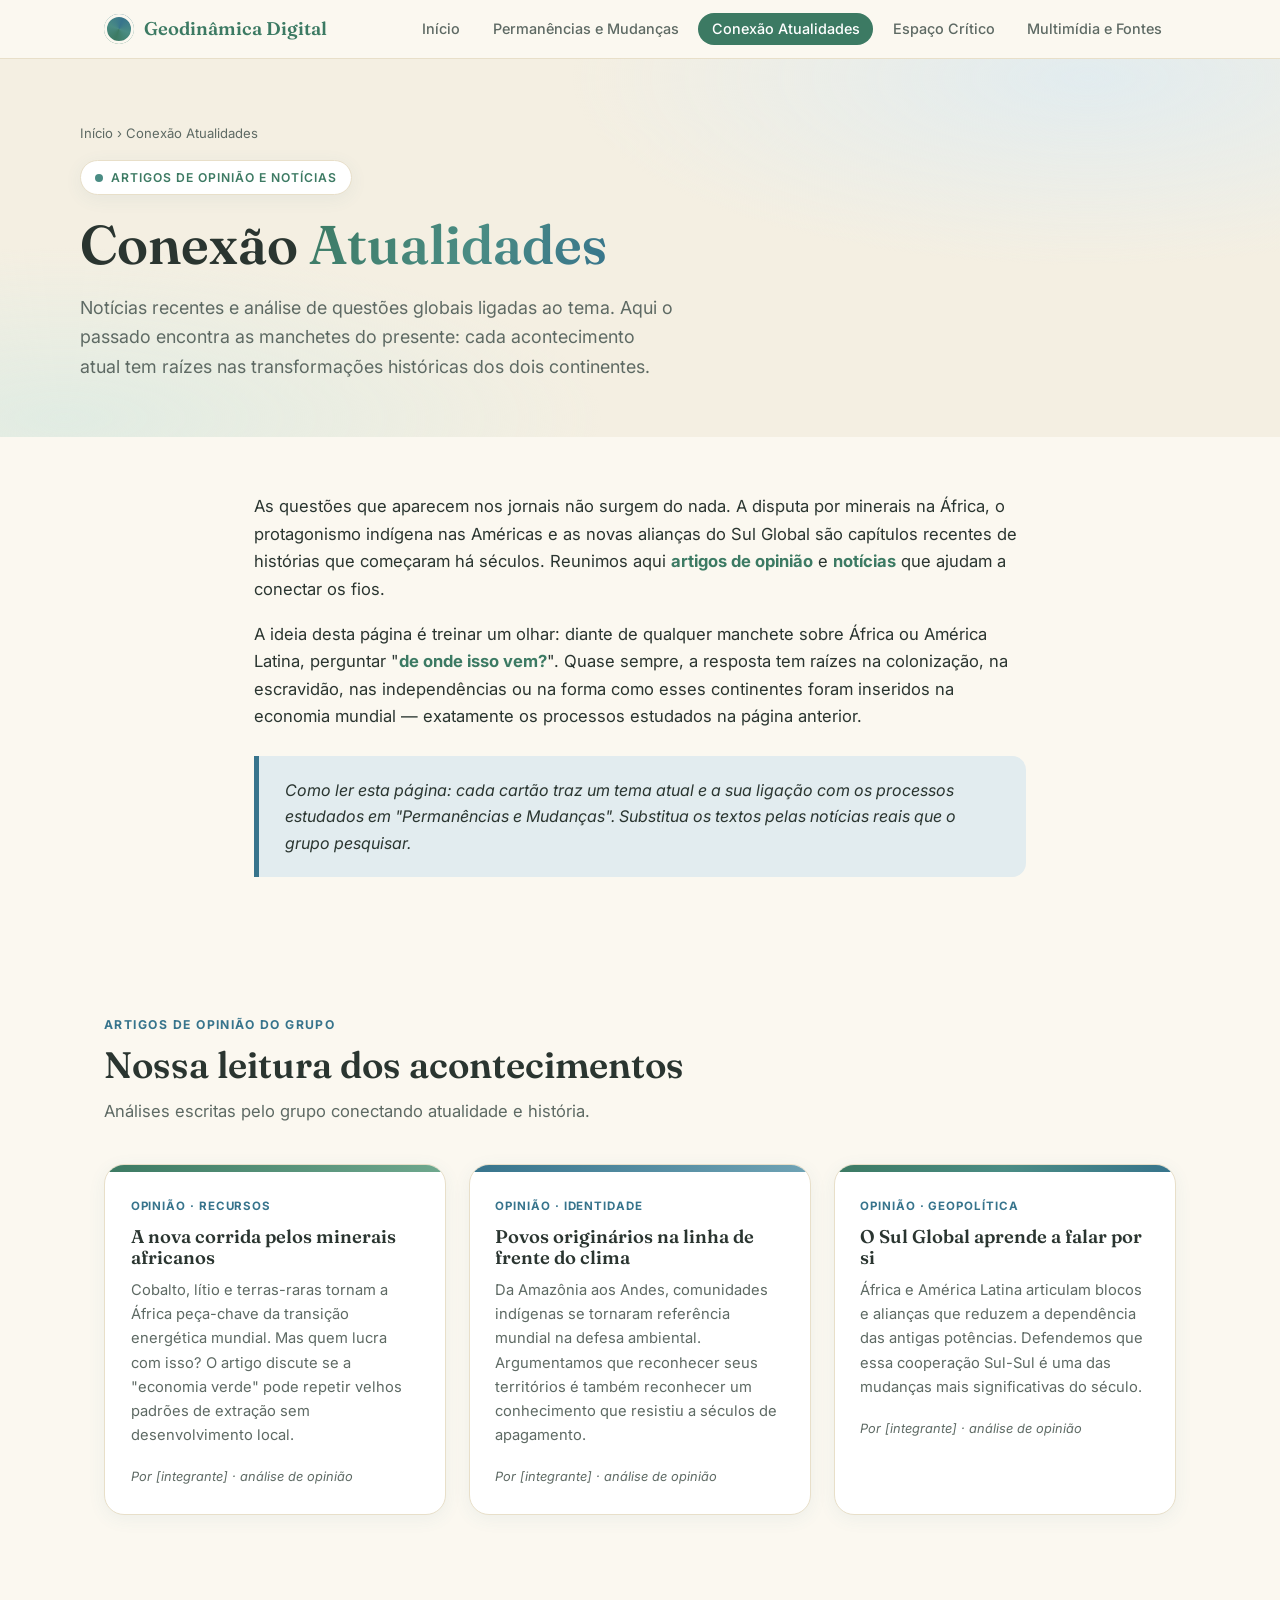
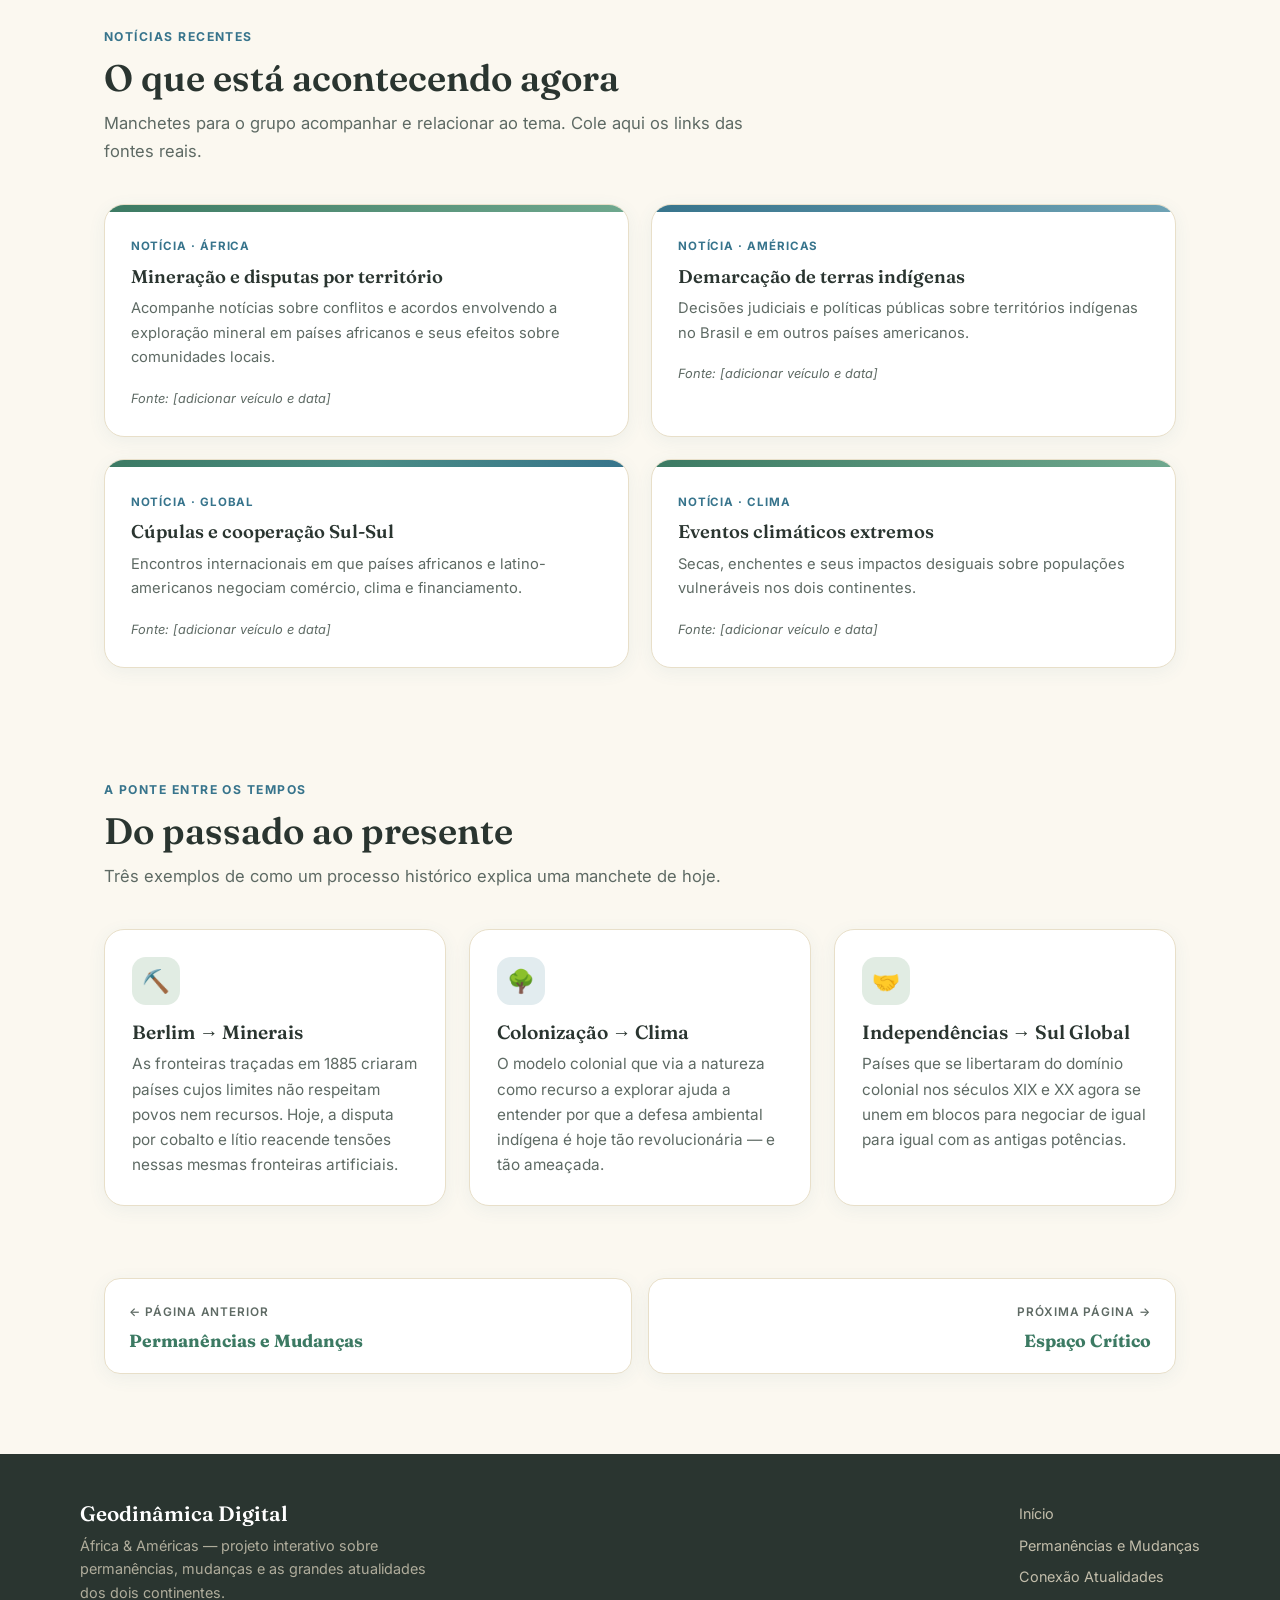
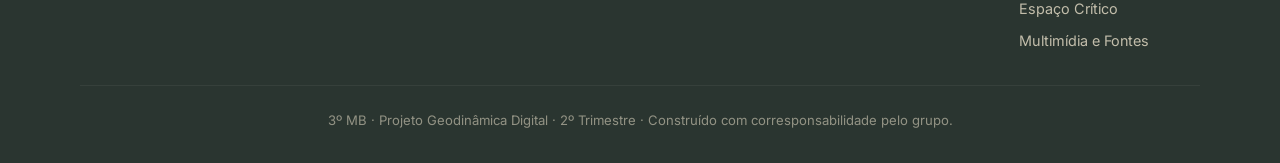
==== atualidades.html @ 0dd20bfc "site" ====
<!DOCTYPE html>
<html lang="pt-BR">
<head>
<meta charset="UTF-8">
<meta name="viewport" content="width=device-width, initial-scale=1.0">
<title>Conexão Atualidades · Geodinâmica Digital</title>
<link rel="preconnect" href="https://fonts.googleapis.com">
<link rel="preconnect" href="https://fonts.gstatic.com" crossorigin>
<link href="https://fonts.googleapis.com/css2?family=Fraunces:opsz,wght@9..144,400;9..144,500;9..144,600;9..144,700&family=Inter:wght@400;500;600;700&display=swap" rel="stylesheet">
<link rel="stylesheet" href="estilo.css">
</head>
<body>

<header class="nav">
  <div class="nav-inner">
    <a class="logo" href="index.html"><span class="globo"></span> Geodinâmica Digital</a>
    <nav>
      <button class="menu-toggle" aria-label="Abrir menu" onclick="document.getElementById('menu').classList.toggle('open')">☰</button>
      <ul id="menu">
        <li><a href="index.html">Início</a></li>
        <li><a href="permanencias.html">Permanências e Mudanças</a></li>
        <li><a href="atualidades.html" class="ativo">Conexão Atualidades</a></li>
        <li><a href="critico.html">Espaço Crítico</a></li>
        <li><a href="multimidia.html">Multimídia e Fontes</a></li>
      </ul>
    </nav>
  </div>
</header>

<section class="pagina-head">
  <div class="pagina-head-inner reveal on">
    <div class="crumbs"><a href="index.html">Início</a> › Conexão Atualidades</div>
    <span class="eyebrow"><span class="dot"></span> Artigos de opinião e notícias</span>
    <h1>Conexão <em>Atualidades</em></h1>
    <p>Notícias recentes e análise de questões globais ligadas ao tema. Aqui o passado encontra as manchetes do presente: cada acontecimento atual tem raízes nas transformações históricas dos dois continentes.</p>
  </div>
</section>

<section class="bloco estreito reveal">
  <div class="prosa">
    <p>As questões que aparecem nos jornais não surgem do nada. A disputa por minerais na África, o protagonismo indígena nas Américas e as novas alianças do Sul Global são capítulos recentes de histórias que começaram há séculos. Reunimos aqui <strong>artigos de opinião</strong> e <strong>notícias</strong> que ajudam a conectar os fios.</p>
    <p>A ideia desta página é treinar um olhar: diante de qualquer manchete sobre África ou América Latina, perguntar "<strong>de onde isso vem?</strong>". Quase sempre, a resposta tem raízes na colonização, na escravidão, nas independências ou na forma como esses continentes foram inseridos na economia mundial — exatamente os processos estudados na página anterior.</p>
  </div>
  <div class="callout azul"><p>Como ler esta página: cada cartão traz um tema atual e a sua ligação com os processos estudados em "Permanências e Mudanças". Substitua os textos pelas notícias reais que o grupo pesquisar.</p></div>
</section>

<!-- ARTIGOS DE OPINIÃO -->
<section class="bloco reveal">
  <div class="sec-head">
    <span class="sec-tag">Artigos de opinião do grupo</span>
    <h2>Nossa leitura dos acontecimentos</h2>
    <p>Análises escritas pelo grupo conectando atualidade e história.</p>
  </div>
  <div class="grid grid-3">
    <article class="artigo">
      <div class="faixa verde"></div>
      <div class="corpo">
        <span class="cat">Opinião · Recursos</span>
        <h3>A nova corrida pelos minerais africanos</h3>
        <p>Cobalto, lítio e terras-raras tornam a África peça-chave da transição energética mundial. Mas quem lucra com isso? O artigo discute se a "economia verde" pode repetir velhos padrões de extração sem desenvolvimento local.</p>
        <span class="meta">Por [integrante] · análise de opinião</span>
      </div>
    </article>
    <article class="artigo">
      <div class="faixa azul"></div>
      <div class="corpo">
        <span class="cat">Opinião · Identidade</span>
        <h3>Povos originários na linha de frente do clima</h3>
        <p>Da Amazônia aos Andes, comunidades indígenas se tornaram referência mundial na defesa ambiental. Argumentamos que reconhecer seus territórios é também reconhecer um conhecimento que resistiu a séculos de apagamento.</p>
        <span class="meta">Por [integrante] · análise de opinião</span>
      </div>
    </article>
    <article class="artigo">
      <div class="faixa mix"></div>
      <div class="corpo">
        <span class="cat">Opinião · Geopolítica</span>
        <h3>O Sul Global aprende a falar por si</h3>
        <p>África e América Latina articulam blocos e alianças que reduzem a dependência das antigas potências. Defendemos que essa cooperação Sul-Sul é uma das mudanças mais significativas do século.</p>
        <span class="meta">Por [integrante] · análise de opinião</span>
      </div>
    </article>
  </div>
</section>

<!-- NOTÍCIAS RECENTES -->
<section class="bloco reveal">
  <div class="sec-head">
    <span class="sec-tag">Notícias recentes</span>
    <h2>O que está acontecendo agora</h2>
    <p>Manchetes para o grupo acompanhar e relacionar ao tema. Cole aqui os links das fontes reais.</p>
  </div>
  <div class="grid grid-2">
    <article class="artigo">
      <div class="faixa verde"></div>
      <div class="corpo">
        <span class="cat">Notícia · África</span>
        <h3>Mineração e disputas por território</h3>
        <p>Acompanhe notícias sobre conflitos e acordos envolvendo a exploração mineral em países africanos e seus efeitos sobre comunidades locais.</p>
        <span class="meta">Fonte: [adicionar veículo e data]</span>
      </div>
    </article>
    <article class="artigo">
      <div class="faixa azul"></div>
      <div class="corpo">
        <span class="cat">Notícia · Américas</span>
        <h3>Demarcação de terras indígenas</h3>
        <p>Decisões judiciais e políticas públicas sobre territórios indígenas no Brasil e em outros países americanos.</p>
        <span class="meta">Fonte: [adicionar veículo e data]</span>
      </div>
    </article>
    <article class="artigo">
      <div class="faixa mix"></div>
      <div class="corpo">
        <span class="cat">Notícia · Global</span>
        <h3>Cúpulas e cooperação Sul-Sul</h3>
        <p>Encontros internacionais em que países africanos e latino-americanos negociam comércio, clima e financiamento.</p>
        <span class="meta">Fonte: [adicionar veículo e data]</span>
      </div>
    </article>
    <article class="artigo">
      <div class="faixa verde"></div>
      <div class="corpo">
        <span class="cat">Notícia · Clima</span>
        <h3>Eventos climáticos extremos</h3>
        <p>Secas, enchentes e seus impactos desiguais sobre populações vulneráveis nos dois continentes.</p>
        <span class="meta">Fonte: [adicionar veículo e data]</span>
      </div>
    </article>
  </div>
</section>

<!-- DO PASSADO AO PRESENTE -->
<section class="bloco reveal">
  <div class="sec-head">
    <span class="sec-tag">A ponte entre os tempos</span>
    <h2>Do passado ao presente</h2>
    <p>Três exemplos de como um processo histórico explica uma manchete de hoje.</p>
  </div>
  <div class="grid grid-3">
    <div class="card"><div class="ic verde">⛏️</div><h3>Berlim → Minerais</h3><p>As fronteiras traçadas em 1885 criaram países cujos limites não respeitam povos nem recursos. Hoje, a disputa por cobalto e lítio reacende tensões nessas mesmas fronteiras artificiais.</p></div>
    <div class="card"><div class="ic azul">🌳</div><h3>Colonização → Clima</h3><p>O modelo colonial que via a natureza como recurso a explorar ajuda a entender por que a defesa ambiental indígena é hoje tão revolucionária — e tão ameaçada.</p></div>
    <div class="card"><div class="ic verde">🤝</div><h3>Independências → Sul Global</h3><p>Países que se libertaram do domínio colonial nos séculos XIX e XX agora se unem em blocos para negociar de igual para igual com as antigas potências.</p></div>
  </div>
</section>

<div class="passo">
  <a href="permanencias.html"><span class="dir">← Página anterior</span><strong>Permanências e Mudanças</strong></a>
  <a class="next" href="critico.html"><span class="dir">Próxima página →</span><strong>Espaço Crítico</strong></a>
</div>

<footer>
  <div class="foot-inner">
    <div><h4>Geodinâmica Digital</h4><p>África & Américas — projeto interativo sobre permanências, mudanças e as grandes atualidades dos dois continentes.</p></div>
    <div class="foot-links">
      <a href="index.html">Início</a>
      <a href="permanencias.html">Permanências e Mudanças</a>
      <a href="atualidades.html">Conexão Atualidades</a>
      <a href="critico.html">Espaço Crítico</a>
      <a href="multimidia.html">Multimídia e Fontes</a>
    </div>
  </div>
  <div class="foot-bottom">3º MB · Projeto Geodinâmica Digital · 2º Trimestre · Construído com corresponsabilidade pelo grupo.</div>
</footer>

<script>
document.querySelectorAll('#menu a').forEach(a=>a.addEventListener('click',()=>document.getElementById('menu').classList.remove('open')));
const io=new IntersectionObserver((es)=>{es.forEach(e=>{if(e.isIntersecting){e.target.classList.add('on');io.unobserve(e.target)}})},{threshold:.1});
document.querySelectorAll('.reveal').forEach(el=>io.observe(el));
</script>
</body>
</html>
---- estilo.css ----
/* ===================================================================
   Geodinâmica Digital — folha de estilo compartilhada
   Paleta: verde sálvia · teal (ponte) · azul petróleo · bege
   =================================================================== */
:root{
  --bege-claro:#F4EFE2;
  --bege:#E8DFC9;
  --bege-fundo:#FBF8F0;
  --verde:#3C7A63;
  --verde-claro:#6FA88E;
  --verde-suave:#E1ECE3;
  --teal:#4A8C84;
  --azul:#37748C;
  --azul-claro:#6FA3B5;
  --azul-suave:#E2ECEF;
  --tinta:#2A3530;
  --tinta-suave:#5E6A64;
  --branco:#FFFFFF;
  --sombra:0 10px 40px rgba(60,122,99,.10);
  --sombra-sutil:0 4px 18px rgba(55,116,140,.07);
  --raio:20px;
}
*{margin:0;padding:0;box-sizing:border-box}
html{scroll-behavior:smooth}
body{
  font-family:'Inter',sans-serif;
  background:var(--bege-fundo);
  color:var(--tinta);
  line-height:1.65;
  -webkit-font-smoothing:antialiased;
}
h1,h2,h3,h4{font-family:'Fraunces',serif;line-height:1.15;font-weight:600}
a{color:inherit;text-decoration:none}
img{max-width:100%;display:block}

/* ===== Navegação compartilhada ===== */
header.nav{
  position:sticky;top:0;z-index:100;
  background:rgba(251,248,240,.9);
  backdrop-filter:blur(12px);
  border-bottom:1px solid var(--bege);
}
.nav-inner{
  max-width:1120px;margin:0 auto;padding:.85rem 1.5rem;
  display:flex;align-items:center;justify-content:space-between;gap:1rem;
}
.logo{display:flex;align-items:center;gap:.6rem;font-family:'Fraunces',serif;font-weight:600;font-size:1.15rem;color:var(--verde)}
.logo .globo{
  width:30px;height:30px;border-radius:50%;
  background:conic-gradient(from 200deg,var(--verde),var(--teal),var(--azul),var(--teal),var(--verde));
  box-shadow:inset 0 0 0 3px var(--bege-fundo);
}
nav ul{display:flex;list-style:none;gap:.35rem;flex-wrap:wrap}
nav a{
  padding:.45rem .85rem;border-radius:999px;font-size:.9rem;font-weight:500;
  color:var(--tinta-suave);transition:.2s;
}
nav a:hover{background:var(--verde-suave);color:var(--verde)}
nav a.ativo{background:var(--verde);color:var(--branco)}
.menu-toggle{display:none;background:none;border:none;font-size:1.6rem;cursor:pointer;color:var(--verde)}

/* ===== Cabeçalho de página (banner) ===== */
.pagina-head{
  position:relative;overflow:hidden;
  padding:4rem 1.5rem 3.5rem;
  background:
    radial-gradient(ellipse 65% 80% at 85% 5%,var(--azul-suave),transparent 62%),
    radial-gradient(ellipse 70% 75% at 5% 95%,var(--verde-suave),transparent 60%),
    var(--bege-claro);
}
.pagina-head-inner{max-width:1120px;margin:0 auto}
.crumbs{font-size:.82rem;color:var(--tinta-suave);margin-bottom:1rem}
.crumbs a:hover{color:var(--verde)}
.eyebrow{
  display:inline-flex;align-items:center;gap:.5rem;
  background:var(--branco);border:1px solid var(--bege);
  padding:.4rem .9rem;border-radius:999px;font-size:.76rem;font-weight:600;
  letter-spacing:.08em;text-transform:uppercase;color:var(--verde);margin-bottom:1.2rem;
  box-shadow:var(--sombra-sutil);
}
.eyebrow .dot{width:8px;height:8px;border-radius:50%;background:var(--teal)}
.pagina-head h1{font-size:clamp(2.1rem,5vw,3.4rem);color:var(--tinta);margin-bottom:1rem;max-width:18ch}
.pagina-head h1 em{font-style:normal;background:linear-gradient(120deg,var(--verde),var(--teal) 55%,var(--azul));-webkit-background-clip:text;background-clip:text;color:transparent}
.pagina-head p{font-size:1.12rem;color:var(--tinta-suave);max-width:54ch}

/* ===== Estrutura de conteúdo ===== */
section.bloco{max-width:1120px;margin:0 auto;padding:3.5rem 1.5rem}
.bloco.estreito{max-width:820px}
.sec-head{max-width:64ch;margin-bottom:2.4rem}
.sec-tag{font-size:.76rem;font-weight:700;letter-spacing:.12em;text-transform:uppercase;color:var(--azul);margin-bottom:.6rem;display:block}
.sec-head h2{font-size:clamp(1.7rem,3.4vw,2.3rem);color:var(--tinta);margin-bottom:.7rem}
.sec-head p{color:var(--tinta-suave);font-size:1.04rem}
.prosa p{margin-bottom:1.1rem;font-size:1.04rem;color:var(--tinta)}
.prosa p strong{color:var(--verde)}

/* Botões */
.btn{display:inline-flex;align-items:center;gap:.5rem;padding:.8rem 1.5rem;border-radius:999px;font-weight:600;font-size:.95rem;transition:.2s;cursor:pointer;border:none}
.btn-primary{background:var(--verde);color:var(--branco);box-shadow:var(--sombra)}
.btn-primary:hover{background:#316551;transform:translateY(-2px)}
.btn-ghost{background:var(--branco);color:var(--azul);border:1px solid var(--azul-suave)}
.btn-ghost:hover{background:var(--azul-suave)}

/* Cards genéricos */
.grid{display:grid;gap:1.4rem}
.grid-2{grid-template-columns:repeat(2,1fr)}
.grid-3{grid-template-columns:repeat(3,1fr)}
.card{background:var(--branco);border:1px solid var(--bege);border-radius:var(--raio);padding:1.7rem;box-shadow:var(--sombra-sutil);transition:.25s}
.card:hover{transform:translateY(-4px);box-shadow:var(--sombra)}
.card .ic{width:48px;height:48px;border-radius:14px;display:grid;place-items:center;font-size:1.4rem;margin-bottom:1rem}
.ic.verde{background:var(--verde-suave);color:var(--verde)}
.ic.azul{background:var(--azul-suave);color:var(--azul)}
.card h3{font-size:1.2rem;margin-bottom:.5rem;color:var(--tinta)}
.card p{color:var(--tinta-suave);font-size:.96rem}

/* Linha do tempo */
.timeline{position:relative;margin-left:1rem;padding-left:1.8rem;border-left:2px solid var(--bege)}
.ev{position:relative;padding-bottom:2rem}
.ev::before{content:"";position:absolute;left:calc(-1.8rem - 7px);top:.35rem;width:14px;height:14px;border-radius:50%;background:var(--teal);box-shadow:0 0 0 4px var(--bege-fundo)}
.ev .ano{font-family:'Fraunces',serif;font-weight:600;color:var(--azul);font-size:1.1rem}
.ev h4{font-size:1.05rem;margin:.2rem 0 .35rem;color:var(--tinta)}
.ev p{color:var(--tinta-suave);font-size:.95rem}

/* Comparativo */
.compara{display:grid;grid-template-columns:1fr 1fr;gap:1.4rem}
.col-comp{background:var(--branco);border-radius:var(--raio);padding:1.8rem;border:1px solid var(--bege);box-shadow:var(--sombra-sutil)}
.col-comp.verde{border-top:5px solid var(--verde)}
.col-comp.azul{border-top:5px solid var(--azul)}
.col-comp h3{font-size:1.35rem;margin-bottom:1.1rem;display:flex;align-items:center;gap:.6rem}
.linha{padding:.9rem 0;border-bottom:1px dashed var(--bege)}
.linha:last-child{border-bottom:none}
.linha strong{display:block;color:var(--tinta);font-size:.95rem;margin-bottom:.15rem}
.linha span{color:var(--tinta-suave);font-size:.9rem}
.tag-perm{font-size:.68rem;font-weight:700;text-transform:uppercase;letter-spacing:.06em;padding:.12rem .5rem;border-radius:6px;margin-right:.4rem}
.tag-perm.p{background:var(--verde-suave);color:var(--verde)}
.tag-perm.m{background:var(--azul-suave);color:var(--azul)}

/* Artigos */
.artigo{background:var(--branco);border:1px solid var(--bege);border-radius:var(--raio);overflow:hidden;box-shadow:var(--sombra-sutil);transition:.25s;display:flex;flex-direction:column}
.artigo:hover{transform:translateY(-4px);box-shadow:var(--sombra)}
.artigo .faixa{height:7px}
.faixa.verde{background:linear-gradient(90deg,var(--verde),var(--verde-claro))}
.faixa.azul{background:linear-gradient(90deg,var(--azul),var(--azul-claro))}
.faixa.mix{background:linear-gradient(90deg,var(--verde),var(--teal),var(--azul))}
.artigo .corpo{padding:1.6rem}
.artigo .cat{font-size:.72rem;font-weight:700;letter-spacing:.08em;text-transform:uppercase;color:var(--azul);margin-bottom:.6rem;display:block}
.artigo h3{font-size:1.15rem;margin-bottom:.6rem;color:var(--tinta)}
.artigo p{color:var(--tinta-suave);font-size:.92rem;margin-bottom:.9rem}
.artigo .meta{font-size:.8rem;color:var(--tinta-suave);font-style:italic}

/* Bloco destaque (crítico) */
.destaque{background:linear-gradient(135deg,var(--verde) 0%,var(--teal) 50%,var(--azul) 100%);border-radius:28px;padding:3rem;color:var(--branco);position:relative;overflow:hidden}
.destaque::before{content:"";position:absolute;right:-60px;top:-60px;width:240px;height:240px;border-radius:50%;background:rgba(255,255,255,.08)}
.destaque h2{font-size:clamp(1.7rem,3.4vw,2.3rem);margin-bottom:1rem;position:relative}
.destaque p{font-size:1.05rem;opacity:.95;max-width:62ch;position:relative}
.reflexao{display:grid;grid-template-columns:1fr 1fr;gap:1.2rem;position:relative;margin-top:1.8rem}
.quote{background:rgba(255,255,255,.12);border-radius:16px;padding:1.4rem;backdrop-filter:blur(4px)}
.quote p{font-size:.98rem;margin-bottom:.7rem;font-style:italic;opacity:1}
.quote .autor{font-size:.82rem;font-weight:600;opacity:.85;font-style:normal}

/* Recursos / multimídia */
.recurso{background:var(--branco);border:1px solid var(--bege);border-radius:18px;padding:1.5rem;box-shadow:var(--sombra-sutil)}
.recurso .big{font-size:2rem;margin-bottom:.6rem}
.recurso h4{font-family:'Fraunces',serif;font-size:1.1rem;margin-bottom:.3rem;color:var(--tinta)}
.recurso p{font-size:.9rem;color:var(--tinta-suave)}
.fontes{background:var(--bege-claro);border-radius:var(--raio);padding:1.8rem 2rem;border:1px solid var(--bege)}
.fontes h3{font-size:1.2rem;margin-bottom:1rem;color:var(--verde)}
.fontes ol{padding-left:1.2rem;color:var(--tinta-suave)}
.fontes li{margin-bottom:.7rem;font-size:.92rem}

/* Equipe */
.equipe{display:grid;grid-template-columns:repeat(5,1fr);gap:1rem;margin-top:1.5rem}
.membro{background:var(--branco);border:1px solid var(--bege);border-radius:16px;padding:1.3rem;text-align:center;box-shadow:var(--sombra-sutil)}
.avatar{width:56px;height:56px;border-radius:50%;margin:0 auto .7rem;display:grid;place-items:center;font-family:'Fraunces',serif;font-weight:600;font-size:1.3rem;color:var(--branco)}
.avatar-foto{width:72px;height:72px;border-radius:50%;margin:0 auto .7rem;object-fit:cover;border:3px solid var(--verde-suave);box-shadow:var(--sombra-sutil)}
.membro strong{display:block;font-size:.92rem;color:var(--tinta)}
.membro span{font-size:.8rem;color:var(--tinta-suave)}

/* Caixa de citação / dado em prosa */
.callout{background:var(--verde-suave);border-left:5px solid var(--verde);border-radius:0 14px 14px 0;padding:1.3rem 1.6rem;margin:1.6rem 0}
.callout.azul{background:var(--azul-suave);border-left-color:var(--azul)}
.callout p{font-size:1rem;color:var(--tinta);font-style:italic}

/* Navegação entre páginas (próximo/anterior) */
.passo{display:flex;justify-content:space-between;gap:1rem;flex-wrap:wrap;max-width:1120px;margin:0 auto;padding:1rem 1.5rem 4rem}
.passo a{background:var(--branco);border:1px solid var(--bege);border-radius:16px;padding:1.1rem 1.5rem;flex:1;min-width:220px;transition:.2s;box-shadow:var(--sombra-sutil)}
.passo a:hover{transform:translateY(-3px);box-shadow:var(--sombra);border-color:var(--verde-claro)}
.passo .dir{font-size:.74rem;text-transform:uppercase;letter-spacing:.08em;color:var(--tinta-suave);font-weight:600}
.passo strong{display:block;color:var(--verde);font-family:'Fraunces',serif;font-size:1.1rem;margin-top:.2rem}
.passo a.next{text-align:right}

/* Rodapé */
footer{background:var(--tinta);color:var(--bege);padding:3rem 1.5rem 2rem;margin-top:1rem}
.foot-inner{max-width:1120px;margin:0 auto;display:flex;justify-content:space-between;flex-wrap:wrap;gap:2rem;align-items:start}
footer h4{font-family:'Fraunces',serif;color:var(--branco);font-size:1.3rem;margin-bottom:.5rem}
footer p{font-size:.9rem;opacity:.7;max-width:40ch}
.foot-links{display:flex;flex-direction:column;gap:.5rem}
.foot-links a{font-size:.9rem;opacity:.8;transition:.2s}
.foot-links a:hover{opacity:1;color:var(--verde-claro)}
.foot-bottom{max-width:1120px;margin:2rem auto 0;padding-top:1.5rem;border-top:1px solid rgba(255,255,255,.1);font-size:.82rem;opacity:.55;text-align:center}

/* Reveal */
.reveal{opacity:0;transform:translateY(20px);transition:.6s cubic-bezier(.2,.7,.3,1)}
.reveal.on{opacity:1;transform:none}

/* Responsivo */
@media (max-width:880px){
  .grid-3{grid-template-columns:1fr 1fr}
  .equipe{grid-template-columns:repeat(3,1fr)}
  .compara,.reflexao{grid-template-columns:1fr}
  nav ul{display:none}
  nav ul.open{display:flex;flex-direction:column;position:absolute;top:100%;right:1rem;background:var(--branco);padding:1rem;border-radius:16px;box-shadow:var(--sombra);border:1px solid var(--bege);min-width:220px}
  .menu-toggle{display:block}
}
@media (max-width:560px){
  .grid-2,.grid-3{grid-template-columns:1fr}
  .equipe{grid-template-columns:1fr 1fr}
  .destaque{padding:2rem}
  section.bloco{padding:2.8rem 1.2rem}
}
@media (prefers-reduced-motion:reduce){
  .reveal{opacity:1;transform:none;transition:none}
  html{scroll-behavior:auto}
}
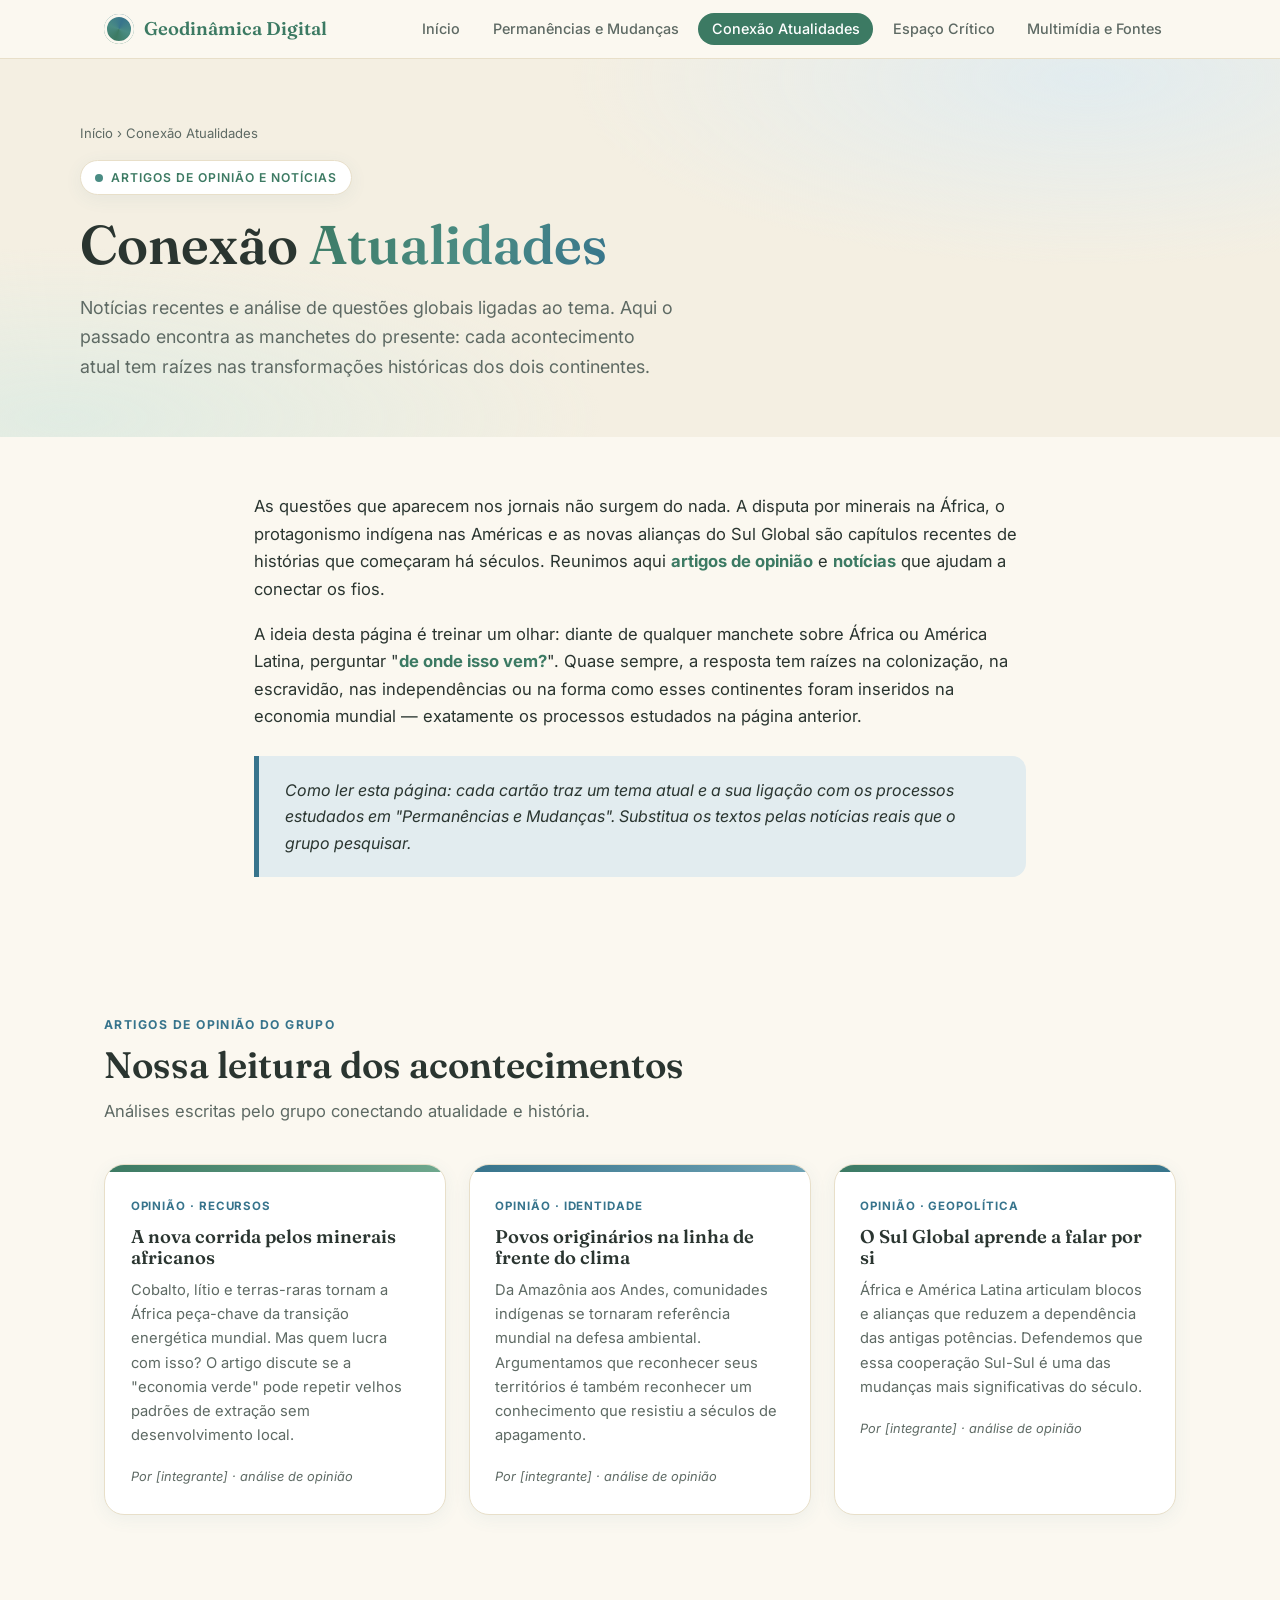
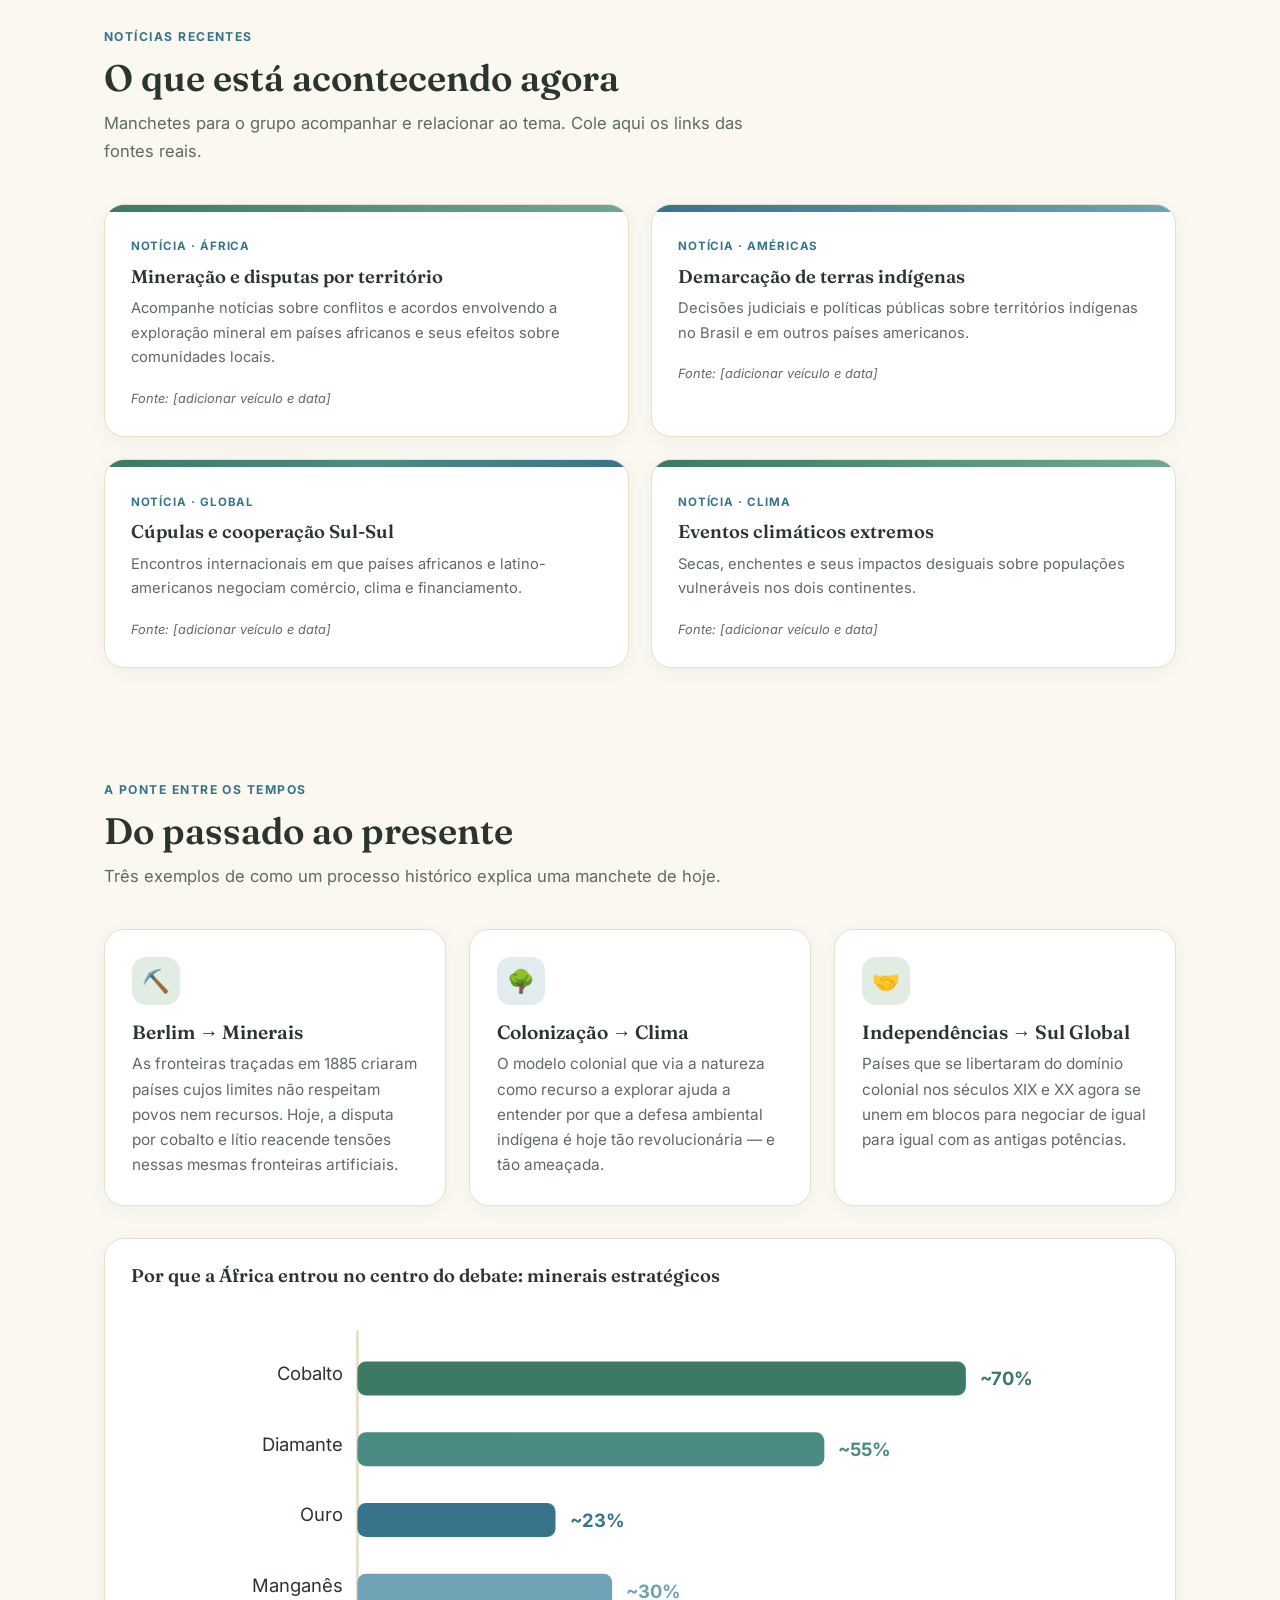
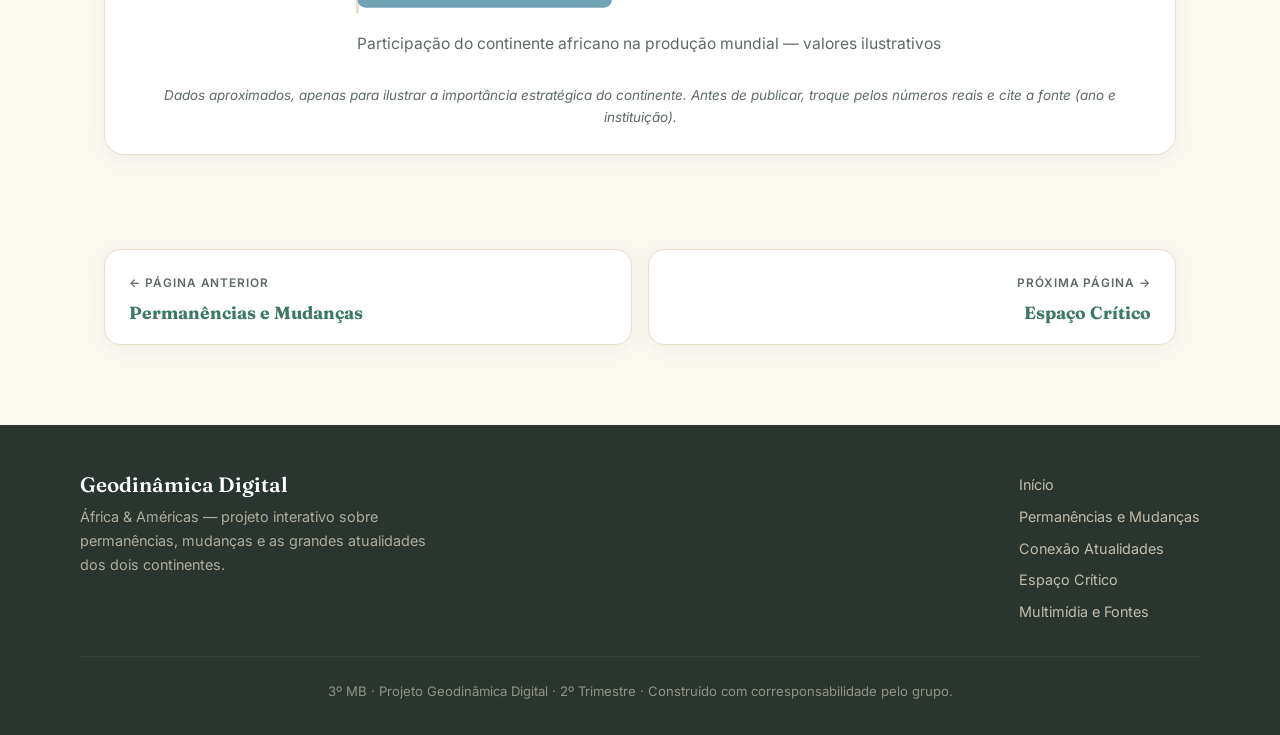
==== commit 16fb28bf: "xx" ====
--- a/atualidades.html
+++ b/atualidades.html
@@ -141,6 +141,34 @@
     <div class="card"><div class="ic azul">🌳</div><h3>Colonização → Clima</h3><p>O modelo colonial que via a natureza como recurso a explorar ajuda a entender por que a defesa ambiental indígena é hoje tão revolucionária — e tão ameaçada.</p></div>
     <div class="card"><div class="ic verde">🤝</div><h3>Independências → Sul Global</h3><p>Países que se libertaram do domínio colonial nos séculos XIX e XX agora se unem em blocos para negociar de igual para igual com as antigas potências.</p></div>
   </div>
+
+  <figure class="figura" style="margin-top:2rem">
+    <h4>Por que a África entrou no centro do debate: minerais estratégicos</h4>
+    <svg viewBox="0 0 720 260" xmlns="http://www.w3.org/2000/svg" role="img" aria-label="Gráfico ilustrativo da participação africana em minerais estratégicos">
+      <rect width="720" height="260" fill="#FFFFFF"/>
+      <line x1="160" y1="20" x2="160" y2="220" stroke="#E8DFC9" stroke-width="2"/>
+      <!-- barras horizontais -->
+      <g font-family="Inter,sans-serif" font-size="13" fill="#2A3530">
+        <text x="150" y="55" text-anchor="end">Cobalto</text>
+        <rect x="160" y="42" width="430" height="24" rx="6" fill="#3C7A63"/>
+        <text x="600" y="59" font-weight="700" fill="#3C7A63">~70%</text>
+
+        <text x="150" y="105" text-anchor="end">Diamante</text>
+        <rect x="160" y="92" width="330" height="24" rx="6" fill="#4A8C84"/>
+        <text x="500" y="109" font-weight="700" fill="#4A8C84">~55%</text>
+
+        <text x="150" y="155" text-anchor="end">Ouro</text>
+        <rect x="160" y="142" width="140" height="24" rx="6" fill="#37748C"/>
+        <text x="310" y="159" font-weight="700" fill="#37748C">~23%</text>
+
+        <text x="150" y="205" text-anchor="end">Manganês</text>
+        <rect x="160" y="192" width="180" height="24" rx="6" fill="#6FA3B5"/>
+        <text x="350" y="209" font-weight="700" fill="#6FA3B5">~30%</text>
+      </g>
+      <text x="160" y="245" font-family="Inter" font-size="11" fill="#5E6A64">Participação do continente africano na produção mundial — valores ilustrativos</text>
+    </svg>
+    <figcaption>Dados aproximados, apenas para ilustrar a importância estratégica do continente. Antes de publicar, troque pelos números reais e cite a fonte (ano e instituição).</figcaption>
+  </figure>
 </section>
 
 <div class="passo">
--- a/estilo.css
+++ b/estilo.css
@@ -167,6 +167,27 @@
 .fontes ol{padding-left:1.2rem;color:var(--tinta-suave)}
 .fontes li{margin-bottom:.7rem;font-size:.92rem}
 
+/* Vídeos incorporados */
+.video-grid{display:grid;grid-template-columns:1fr 1fr;gap:1.4rem}
+.video-card{background:var(--branco);border:1px solid var(--bege);border-radius:var(--raio);overflow:hidden;box-shadow:var(--sombra-sutil)}
+.video-embed{position:relative;width:100%;padding-top:56.25%;background:var(--tinta)}
+.video-embed iframe{position:absolute;inset:0;width:100%;height:100%;border:0}
+.video-card .vc-corpo{padding:1.3rem 1.5rem}
+.video-card .vc-tag{font-size:.72rem;font-weight:700;letter-spacing:.06em;text-transform:uppercase;color:var(--azul);display:block;margin-bottom:.4rem}
+.video-card h4{font-family:'Fraunces',serif;font-size:1.15rem;color:var(--tinta);margin-bottom:.4rem}
+.video-card p{font-size:.9rem;color:var(--tinta-suave)}
+.video-thumb{position:relative;width:100%;padding-top:56.25%;background:linear-gradient(135deg,var(--verde),var(--teal),var(--azul));display:block}
+.video-thumb .play{position:absolute;inset:0;display:grid;place-items:center}
+.video-thumb .play span{width:64px;height:64px;border-radius:50%;background:rgba(255,255,255,.92);display:grid;place-items:center;font-size:1.5rem;color:var(--verde);box-shadow:var(--sombra)}
+.video-thumb .lbl{position:absolute;left:1rem;bottom:.9rem;color:var(--branco);font-family:'Fraunces',serif;font-weight:600;font-size:1.1rem;text-shadow:0 1px 4px rgba(0,0,0,.3)}
+
+/* Legenda de figura (mapas/gráficos SVG) */
+.figura{background:var(--branco);border:1px solid var(--bege);border-radius:var(--raio);padding:1.6rem;box-shadow:var(--sombra-sutil);margin:1.4rem 0}
+.figura svg{width:100%;height:auto;display:block}
+.figura figcaption{font-size:.84rem;color:var(--tinta-suave);margin-top:.9rem;font-style:italic;text-align:center}
+.figura h4{font-family:'Fraunces',serif;font-size:1.15rem;color:var(--tinta);margin-bottom:1rem}
+@media (max-width:880px){.video-grid{grid-template-columns:1fr}}
+
 /* Equipe */
 .equipe{display:grid;grid-template-columns:repeat(5,1fr);gap:1rem;margin-top:1.5rem}
 .membro{background:var(--branco);border:1px solid var(--bege);border-radius:16px;padding:1.3rem;text-align:center;box-shadow:var(--sombra-sutil)}
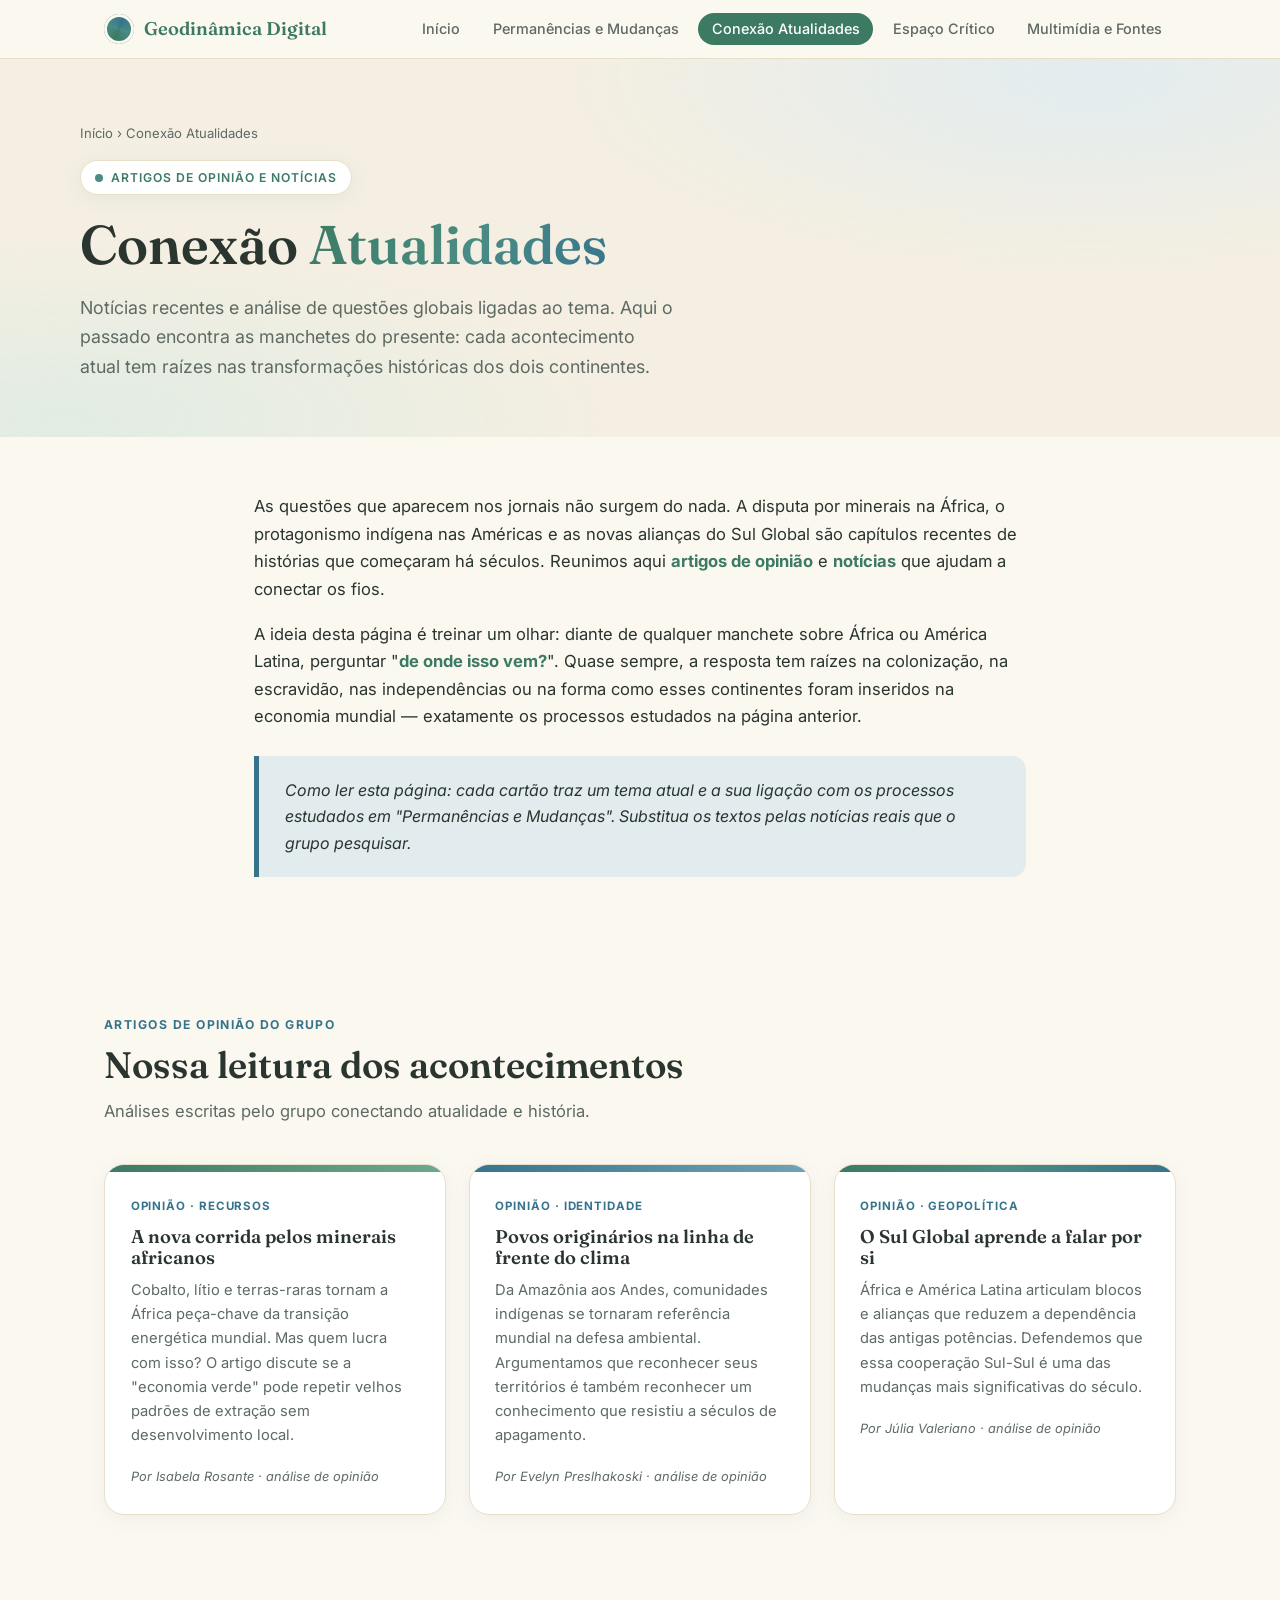
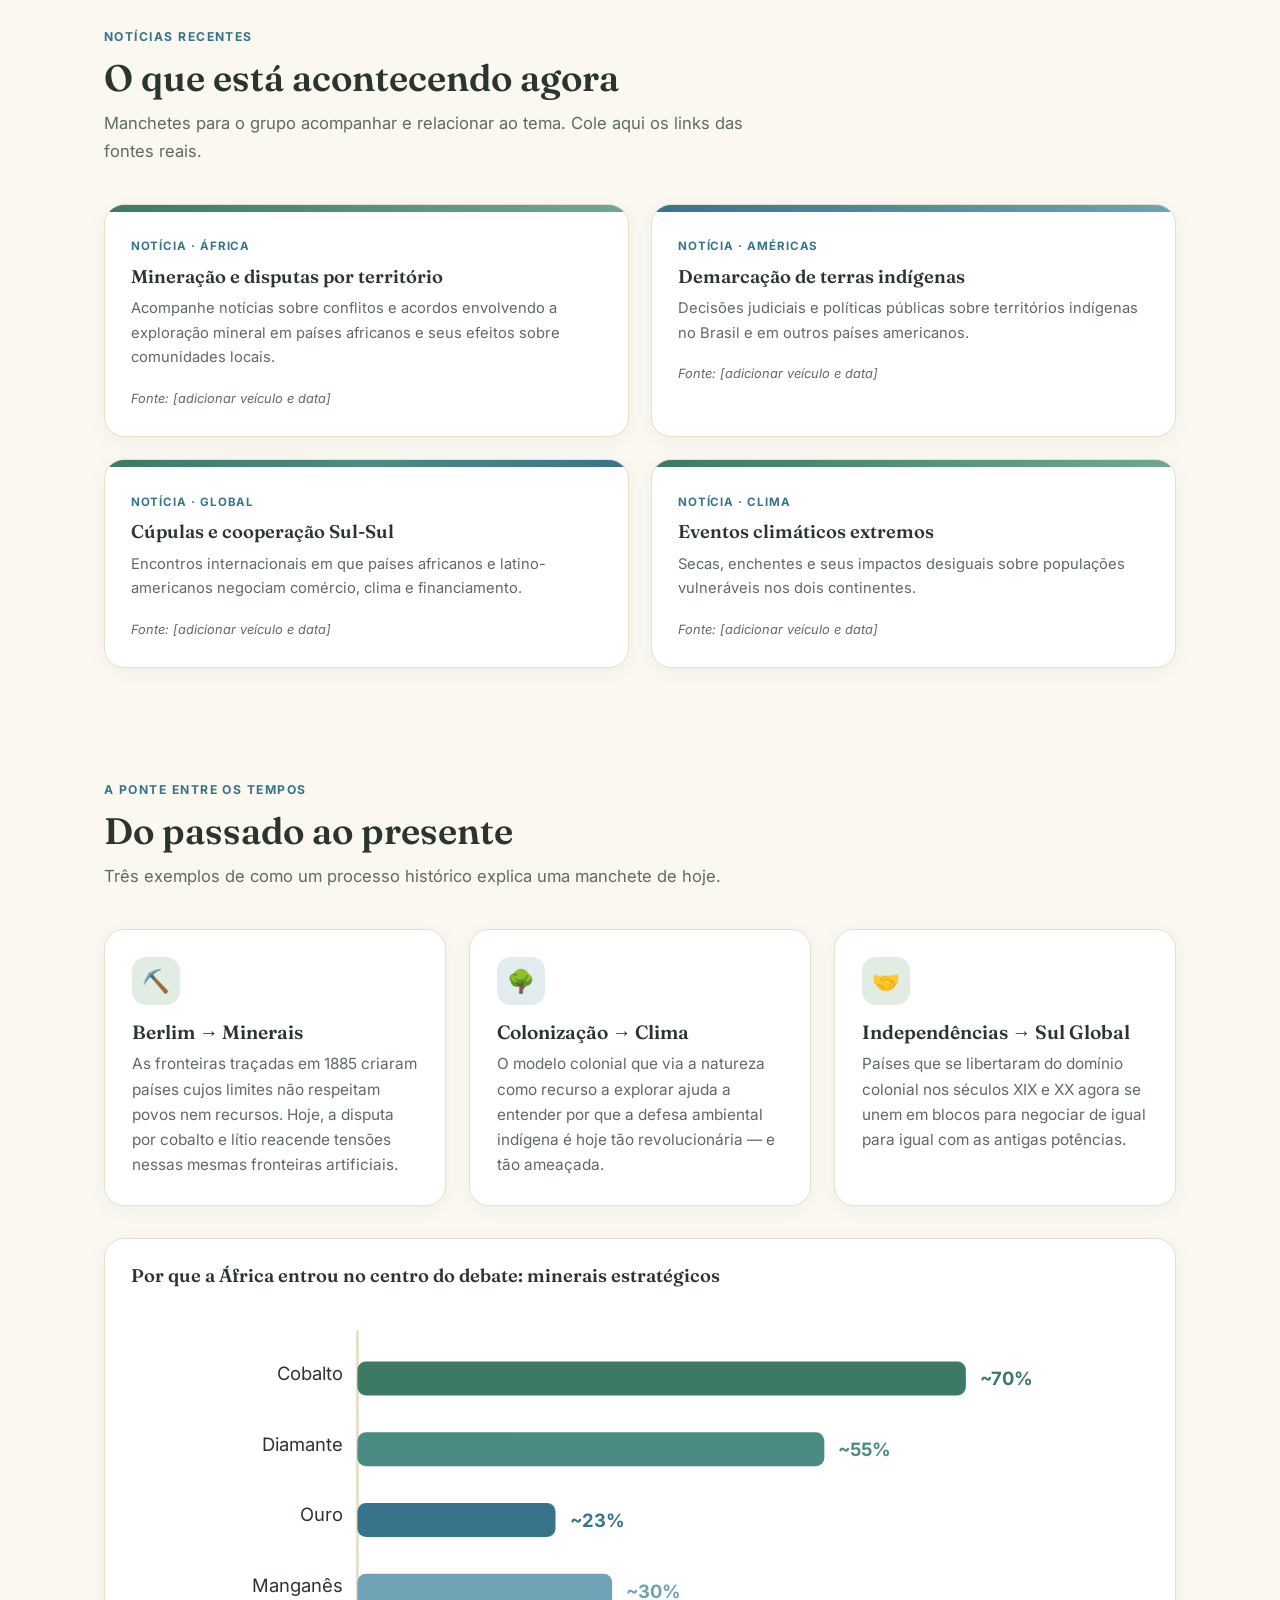
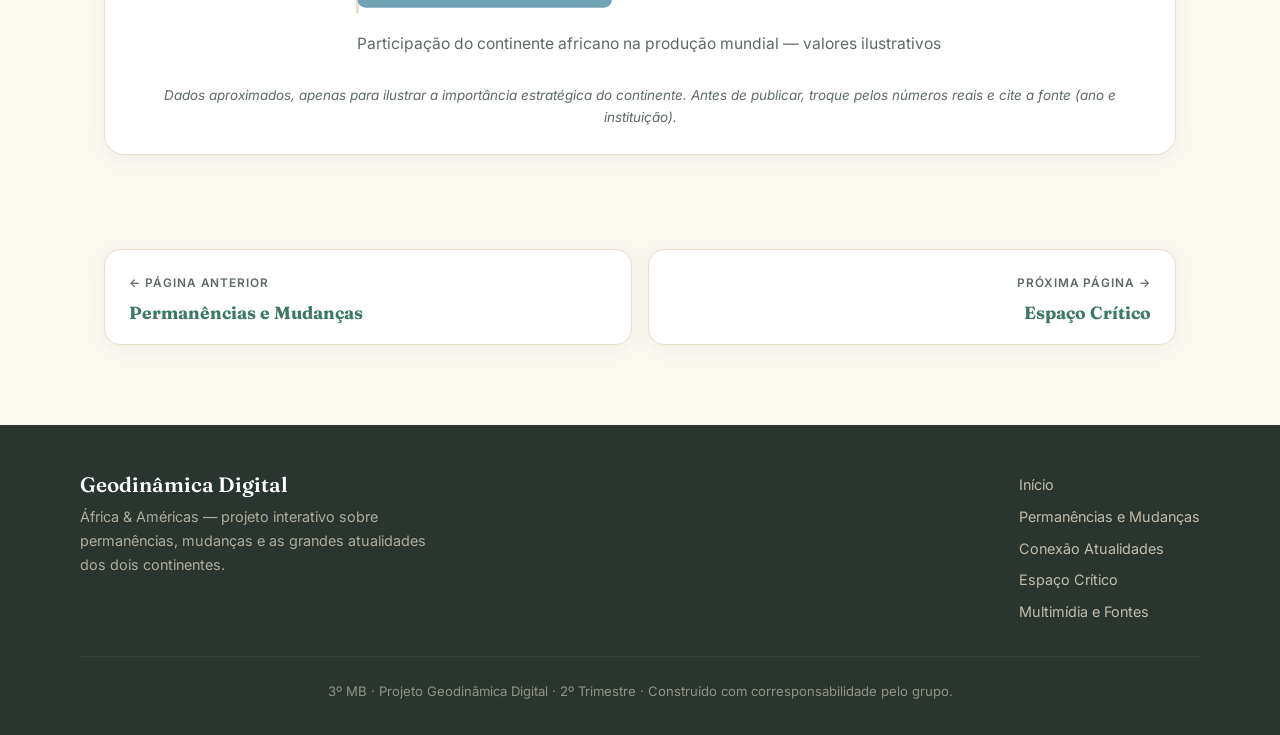
==== commit e0e3b769: "xaxax" ====
--- a/atualidades.html
+++ b/atualidades.html
@@ -58,7 +58,7 @@
         <span class="cat">Opinião · Recursos</span>
         <h3>A nova corrida pelos minerais africanos</h3>
         <p>Cobalto, lítio e terras-raras tornam a África peça-chave da transição energética mundial. Mas quem lucra com isso? O artigo discute se a "economia verde" pode repetir velhos padrões de extração sem desenvolvimento local.</p>
-        <span class="meta">Por [integrante] · análise de opinião</span>
+        <span class="meta">Por Isabela Rosante · análise de opinião</span>
       </div>
     </article>
     <article class="artigo">
@@ -67,7 +67,7 @@
         <span class="cat">Opinião · Identidade</span>
         <h3>Povos originários na linha de frente do clima</h3>
         <p>Da Amazônia aos Andes, comunidades indígenas se tornaram referência mundial na defesa ambiental. Argumentamos que reconhecer seus territórios é também reconhecer um conhecimento que resistiu a séculos de apagamento.</p>
-        <span class="meta">Por [integrante] · análise de opinião</span>
+        <span class="meta">Por Evelyn Preslhakoski · análise de opinião</span>
       </div>
     </article>
     <article class="artigo">
@@ -76,7 +76,7 @@
         <span class="cat">Opinião · Geopolítica</span>
         <h3>O Sul Global aprende a falar por si</h3>
         <p>África e América Latina articulam blocos e alianças que reduzem a dependência das antigas potências. Defendemos que essa cooperação Sul-Sul é uma das mudanças mais significativas do século.</p>
-        <span class="meta">Por [integrante] · análise de opinião</span>
+        <span class="meta">Por Júlia Valeriano · análise de opinião</span>
       </div>
     </article>
   </div>
@@ -196,4 +196,4 @@
 document.querySelectorAll('.reveal').forEach(el=>io.observe(el));
 </script>
 </body>
-</html>
+</html>
